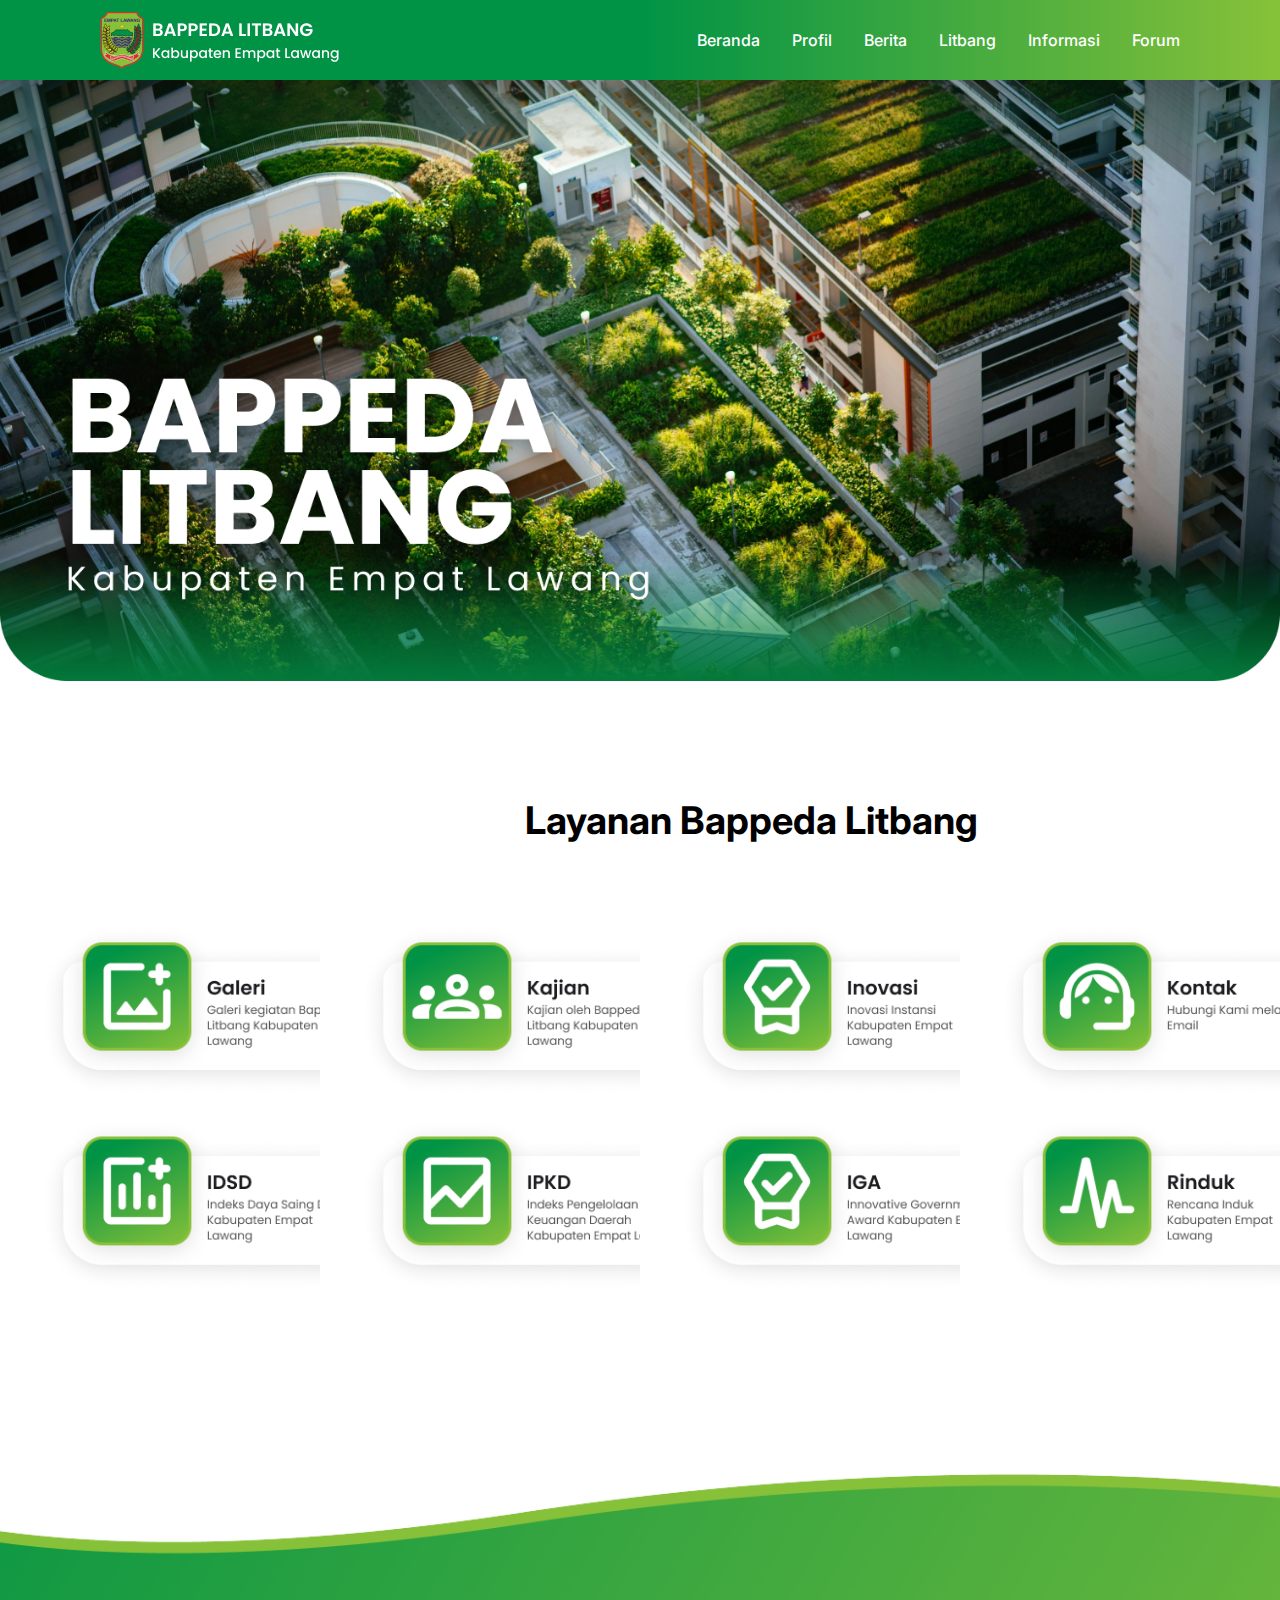
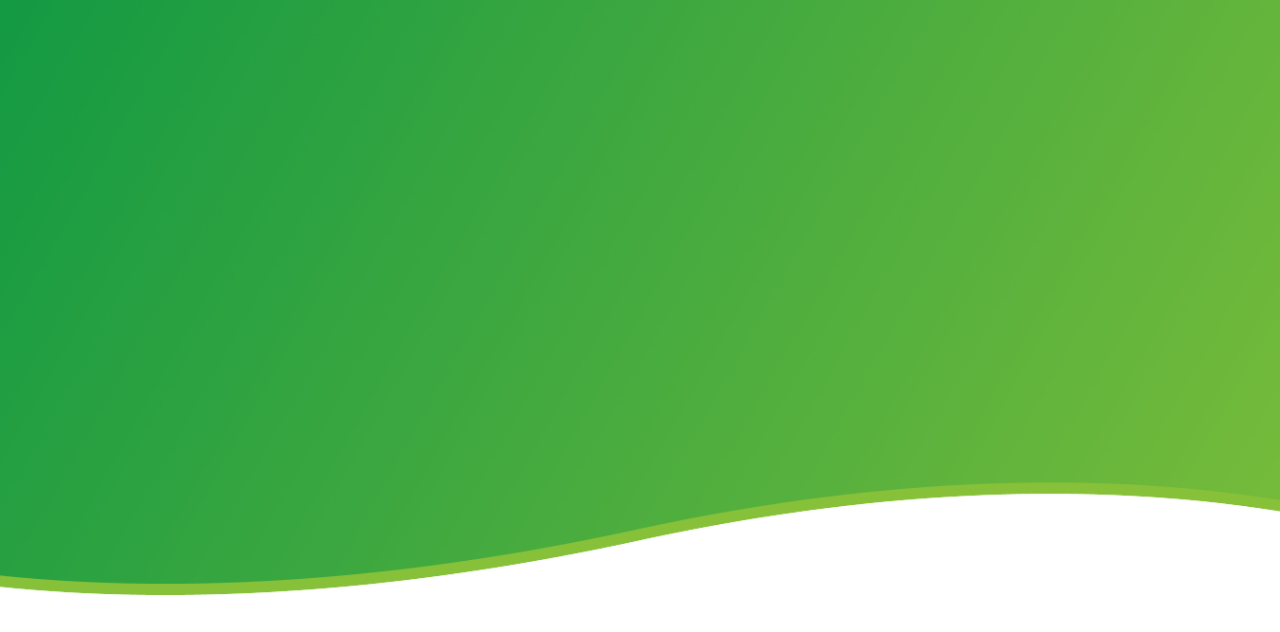
==== index.html @ 19463166 "first commit" ====
<!DOCTYPE html>
<html lang="en">

<head>
    <meta charset="UTF-8">
    <meta name="viewport" content="width=device-width, initial-scale=1.0">
    <title>Bappeda Litbang</title>

    <link rel="stylesheet" href="assets/css/style.css">
</head>

<body>

    <nav>

        <img src="assets/images/logo.png" alt="">

        <ul class="nav-links">
            <li><a href="index.html">Beranda</a></li>
            <li class="dropdown">
                <a href="javascript:void(0)">Profil</a>
                <ul class="dropdown-menu">
                    <li><a href="profile-definisi.html">Definisi</a></li>
                    <li><a href="profile-struktur.html">Struktur Organisasi</a></li>
                    <li><a href="profile-selayang.html">Selayang Pandang</a></li>
                </ul>
            </li>
            <li><a href="berita.html">Berita</a></li>
            <li class="dropdown">
                <a href="javascript:void(0)">Litbang</a>
                <ul class="dropdown-menu">
                    <li><a href="litbang-penelitian.html">Penelitian</a></li>
                    <li><a href="litbang-inovasi.html">Inovasi</a></li>
                </ul>
            </li>
            <li class="dropdown">
                <a href="javascript:void(0)">Informasi</a>
                <ul class="dropdown-menu">
                    <li><a href="informasi-dtpeneliti.html">Data Peneliti</a></li>
                    <li><a href="informasi-regulasi.html">Regulasi</a></li>
                    <li><a href="informasi-haki.html">HAKI</a></li>
                    <li><a href="informasi-merk.html">Pendaftaran Merk</a></li>
                    <li><a href="informasi--dokumen.html">Dokumen</a></li>
                </ul>
            </li>
            <li><a href="">Forum</a></li>
        </ul>

    </nav>


    <section class="bg-container">
        <div class="bg-img-container">
            <img src="assets/images/picthome.png" alt="">
        </div>
    </section>

    <section class="layanan">
        <div class="judul-layanan" id="layanan-title">
            <h2>Layanan Bappeda Litbang</h2>
        </div>
    </section>

    <section class="layanan-container" id="layananContainer">
        <div class="layanan-item">
            <img src="assets/images/layanan1-galeri.png" alt="">
        </div>

        <div class="layanan-item">
            <img src="assets/images/layanan2-kajian.png" alt="">
        </div>

        <div class="layanan-item">
            <img src="assets/images/layanan3-inovasi.png" alt="">
        </div>

        <div class="layanan-item">
            <img src="assets/images/layanan4-kontak.png" alt="">
        </div>

    </section>

    <section class="layanan-container" id="layananContainer">
        <div class="layanan-item">
            <img src="assets/images/layanan5-idsd.png" alt="">
        </div>

        <div class="layanan-item">
            <img src="assets/images/layanan6-ipkd.png" alt="">
        </div>

        <div class="layanan-item">
            <img src="assets/images/layanan7-iga.png" alt="">
        </div>

        <div class="layanan-item">
            <img src="assets/images/layanan8-rinduk.png" alt="">
        </div>
    </section>

    <section class="bg-rectangle">
        <div class="bg-img-container">
            <img src="assets/images/rctgl.png" alt="" id="rectanglegreen">
        </div>
    </section>

</body>

</html>
---- assets/css/style.css ----
@import url('https://fonts.googleapis.com/css2?family=Inter:wght@300;400;500;600;700&display=swap');
@import url('https://cdnjs.cloudflare.com/ajax/libs/font-awesome/4.7.0/css/font-awesome.min.css');
* {
    margin: 0;
    padding: 0;
    box-sizing: border-box;
    scroll-behavior: smooth;
}

body {
    font-family: 'Inter', sans-serif;
    background-color: white;
}

nav {
    background: linear-gradient(to right, #009345, #009345, #87C139);
    width: 100%;
    height: 80px;
    padding: 1rem 100px;
    display: flex;
    align-items: center;
    position: fixed;
    z-index: 1000;
}

nav .nav-links {
    display: flex;
    justify-content: space-between;
    align-items: center;
    margin-left: auto;
}

nav .nav-links li {
    list-style: none;
    position: relative;
    margin-left: 2rem;
}

nav .nav-links li a {
    font-size: 1rem;
    font-weight: 500;
    color: white;
    text-decoration: none;
}

/* warna font ketika dihover */
nav .nav-links li a:hover {
    color: #38E54D;
}

/* Mengatur dropdown */
nav .nav-links .dropdown:hover .dropdown-menu {
    display: block;
}

nav .nav-links .dropdown-menu {
    display: none;
    position: absolute;
    background-color: white;
    min-width: 200px;
    box-shadow: 0px 8px 16px rgba(0, 0, 0, 0.2);
    z-index: 1;
    top: 100%;
    left: 0;
}

nav .nav-links .dropdown-menu li {
    list-style: none;
    margin: 0;
}

nav .nav-links .dropdown-menu li a {
    color: black;
    padding: 12px 16px;
    text-decoration: none;
    display: block;
}

nav .nav-links .dropdown-menu li a:hover {
    background-color: #87C139;
    color: white;
}

/* Mengatur li yang terakhir */
nav .nav-links li:last-child {
    margin-right: 0;
}

hr {
    width: 100px;
    height: 10px;
    background-color: #87C139;
}

.bg-img-container {
    width: 100%;
    height: auto;
    background-size: contain;
    background-size: cover;
    background-repeat: no-repeat;
    margin-bottom: 2rem;
}

.bg-img-container img {
    width: 100%;
    height: auto;
    position: static;
    z-index: 1;
}

.layanan {
    display: flex;
    justify-content: space-between;
    align-items: center;
    margin: 3rem 0;
    gap: 50px;
}

.judul-layanan {
    margin-top: 4rem;
}

.layanan .judul-layanan h2 {
    color: black;
    font-size: 38px;
    width: 100%;
    margin-bottom: 1rem;
    text-align: center;
    margin-left: 350px;
}

.layanan-container {
    display: flex;
    cursor: pointer;
    transition: all 0.3s ease-in-out;
    z-index: -1;
}

.layanan-item {
    position: static;
    overflow: hidden;
    text-align: center;
    cursor: pointer;
    transition: all 0.3s ease-in-out;
}

.layanan-item:hover {
    transform: translateY(-10px);
}

.layanan-container-body {
    text-align: justify;
}

.layanan-container .layanan-item img {
    width: 40vh;
    height: auto;
    margin-top: 1rem;
    margin-left: 40px;
}

.bg-rectangle {
    margin-top: 10rem;
    width: 100%;
    height: auto;
}
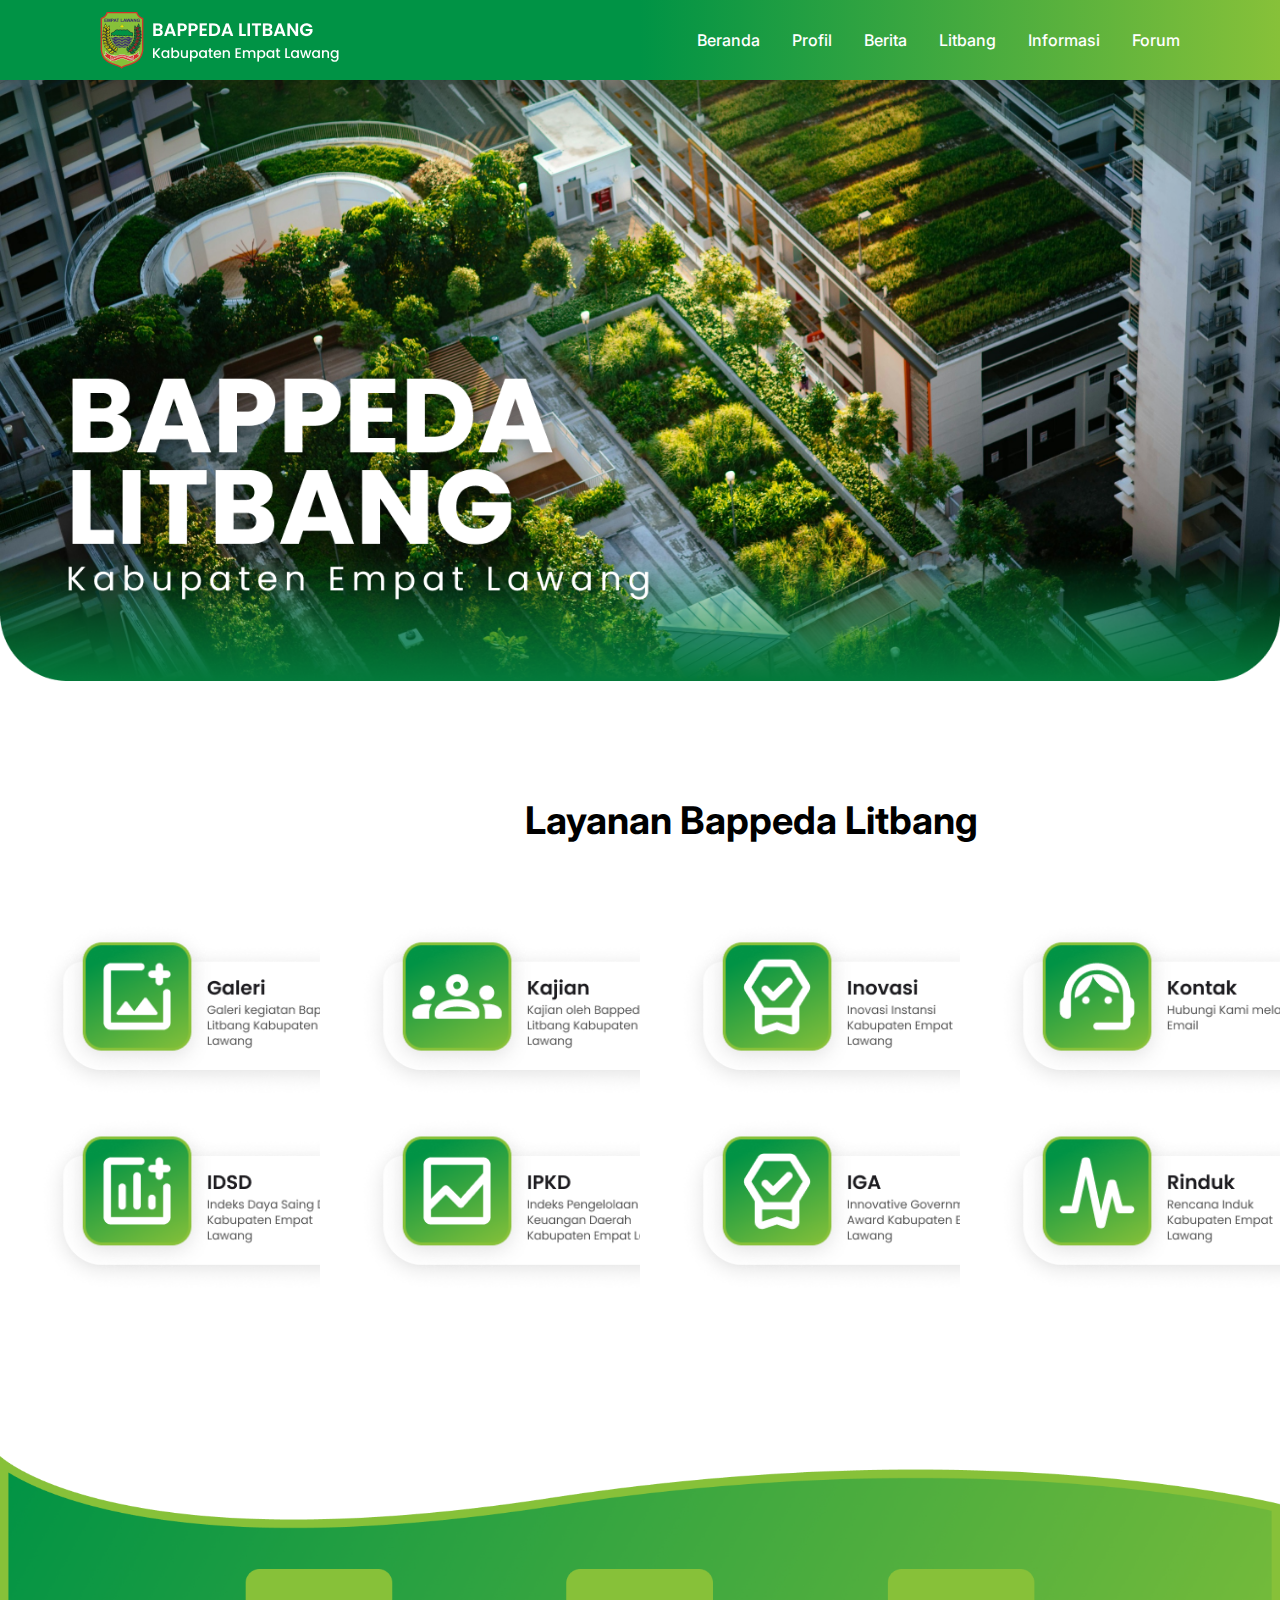
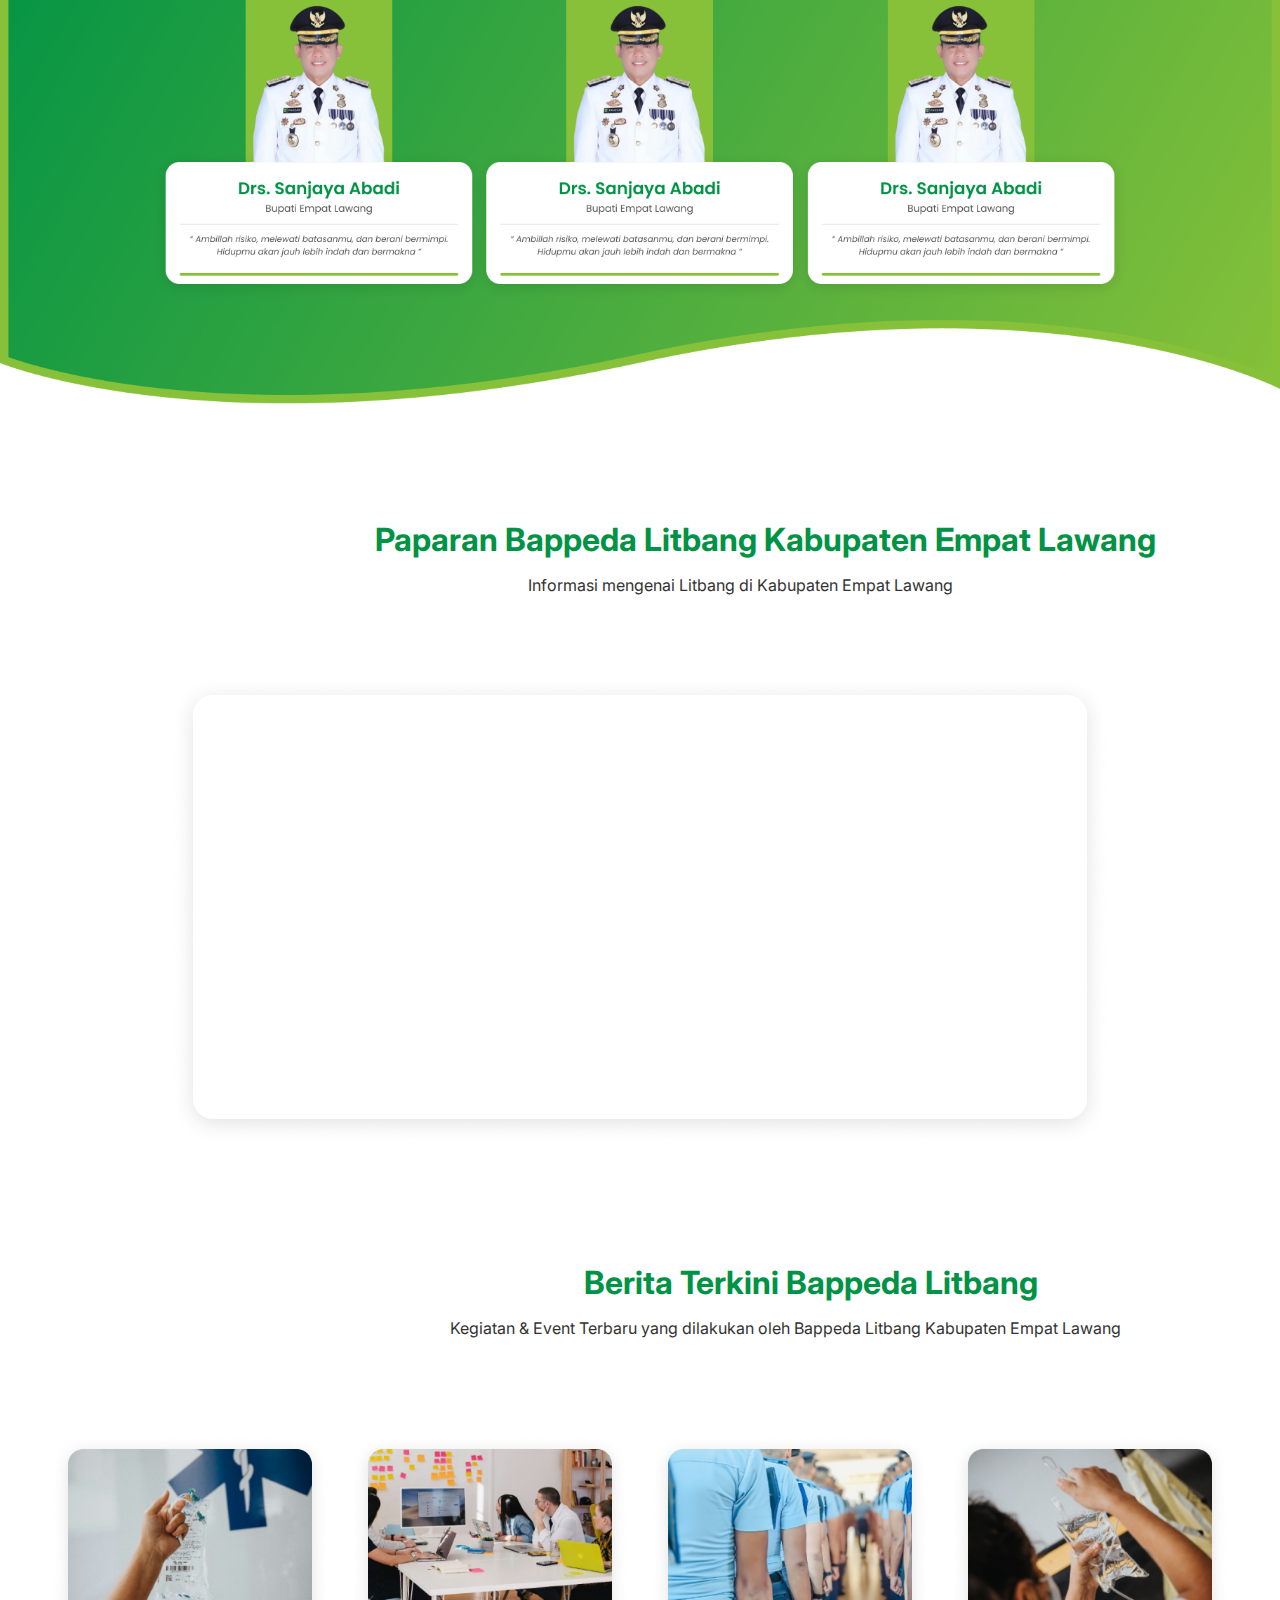
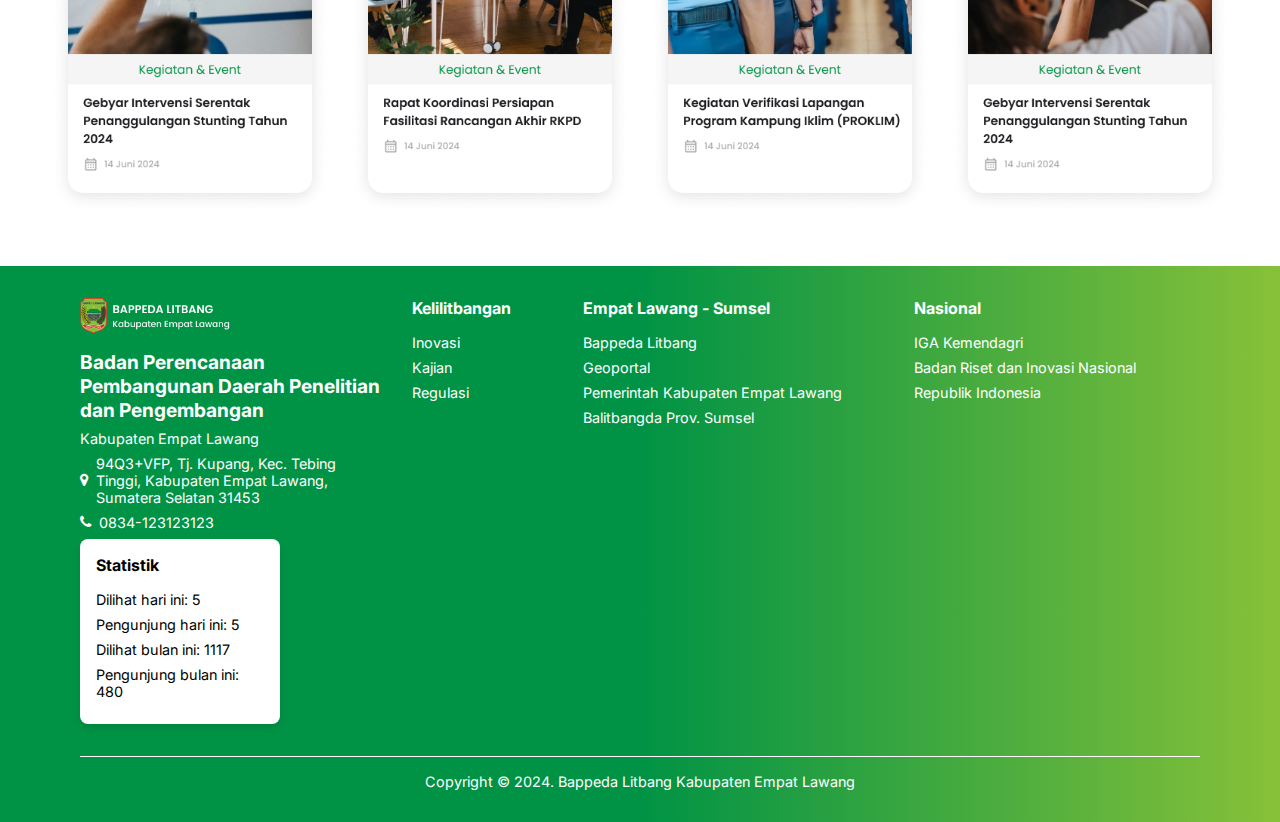
==== commit 68cac552: "menyelesaikan frontend" ====
--- a/index.html
+++ b/index.html
@@ -40,7 +40,7 @@
                     <li><a href="informasi-regulasi.html">Regulasi</a></li>
                     <li><a href="informasi-haki.html">HAKI</a></li>
                     <li><a href="informasi-merk.html">Pendaftaran Merk</a></li>
-                    <li><a href="informasi--dokumen.html">Dokumen</a></li>
+                    <li><a href="informasi-dokumen.html">Dokumen</a></li>
                 </ul>
             </li>
             <li><a href="">Forum</a></li>
@@ -100,9 +100,106 @@
 
     <section class="bg-rectangle">
         <div class="bg-img-container">
-            <img src="assets/images/rctgl.png" alt="" id="rectanglegreen">
-        </div>
-    </section>
+            <img src="assets/images/bupati.png" alt="" id="rectanglegreen">
+        </div>
+    </section>
+
+    <section class="paparan">
+        <div class="judul-paparan" id="paparan-title">
+            <h2>Paparan Bappeda Litbang Kabupaten Empat Lawang</h2>
+            <p>Informasi mengenai Litbang di Kabupaten Empat Lawang</p>
+        </div>
+    </section>
+
+    <section class="space">
+        <div class="container">
+            <img src="assets/images/space.png" alt="">
+        </div>
+    </section>
+
+    <section class="berita">
+        <div class="container">
+            <h2>Berita Terkini Bappeda Litbang</h2>
+            <p>Kegiatan & Event Terbaru yang dilakukan oleh Bappeda Litbang Kabupaten Empat Lawang</p>
+        </div>
+    </section>
+
+    <section class="berita-container" id="beritaContainer">
+        <div class="berita-item">
+            <a href="detailberita.html"><img src="assets/images/berita1.png" alt=""></a>
+    
+        </div>
+    
+        <div class="berita-item">
+            <img src="assets/images/berita2.png" alt="">
+    
+        </div>
+    
+        <div class="berita-item">
+            <img src="assets/images/berita3.png" alt="">
+    
+        </div>
+    
+        <div class="berita-item">
+            <img src="assets/images/berita4.png" alt="">
+    
+        </div>
+    </section>
+
+    <footer>
+        <div class="footer-container">
+            <div class="footer-left">
+                <img src="assets/images/logo.png" alt="Logo" class="footer-logo">
+                <div class="footer-info">
+                    <h3>Badan Perencanaan Pembangunan Daerah Penelitian dan Pengembangan</h3>
+                    <p>Kabupaten Empat Lawang</p>
+                    <p><i class="fa fa-map-marker"></i> 94Q3+VFP, Tj. Kupang, Kec. Tebing Tinggi, Kabupaten Empat Lawang,
+                        Sumatera Selatan 31453</p>
+                    <p><i class="fa fa-phone"></i> 0834-123123123</p>
+                </div>
+            </div>
+            <div class="footer-middle">
+                <div class="footer-column">
+                    <h4>Kelilitbangan</h4>
+                    <ul>
+                        <li>Inovasi</li>
+                        <li>Kajian</li>
+                        <li>Regulasi</li>
+                    </ul>
+                </div>
+                <div class="footer-column">
+                    <h4>Empat Lawang - Sumsel</h4>
+                    <ul>
+                        <li>Bappeda Litbang</li>
+                        <li>Geoportal</li>
+                        <li>Pemerintah Kabupaten Empat Lawang</li>
+                        <li>Balitbangda Prov. Sumsel</li>
+                    </ul>
+                </div>
+                <div class="footer-column">
+                    <h4>Nasional</h4>
+                    <ul>
+                        <li>IGA Kemendagri</li>
+                        <li>Badan Riset dan Inovasi Nasional</li>
+                        <li>Republik Indonesia</li>
+                    </ul>
+                </div>
+            </div>
+            <div class="footer-right">
+                <div class="statistik">
+                    <h4>Statistik</h4>
+                    <p>Dilihat hari ini: 5</p>
+                    <p>Pengunjung hari ini: 5</p>
+                    <p>Dilihat bulan ini: 1117</p>
+                    <p>Pengunjung bulan ini: 480</p>
+                </div>
+            </div>
+        </div>
+        <div class="footer-bottom">
+            <p>Copyright © 2024. Bappeda Litbang Kabupaten Empat Lawang</p>
+        </div>
+    </footer>
+    
 
 </body>
 
--- a/assets/css/style.css
+++ b/assets/css/style.css
@@ -1,5 +1,6 @@
 @import url('https://fonts.googleapis.com/css2?family=Inter:wght@300;400;500;600;700&display=swap');
 @import url('https://cdnjs.cloudflare.com/ajax/libs/font-awesome/4.7.0/css/font-awesome.min.css');
+
 * {
     margin: 0;
     padding: 0;
@@ -43,12 +44,10 @@
     text-decoration: none;
 }
 
-/* warna font ketika dihover */
 nav .nav-links li a:hover {
     color: #38E54D;
 }
 
-/* Mengatur dropdown */
 nav .nav-links .dropdown:hover .dropdown-menu {
     display: block;
 }
@@ -81,7 +80,6 @@
     color: white;
 }
 
-/* Mengatur li yang terakhir */
 nav .nav-links li:last-child {
     margin-right: 0;
 }
@@ -163,4 +161,318 @@
     margin-top: 10rem;
     width: 100%;
     height: auto;
+    margin-bottom: 3rem;
+}
+
+.paparan {
+    display: flex;
+    justify-content: space-between;
+    align-items: center;
+}
+
+.paparan h2 {
+    color: #009345;
+    font-size: 32px;
+    width: 100%;
+    margin-bottom: 1rem;
+    text-align: center;
+    margin-left: 250px;
+    margin-top: 4rem;
+}
+
+.paparan p {
+    color: #333;
+    text-align: center;
+    margin-left: 450px;
+    margin-bottom: 3rem;
+}
+
+.space {
+    margin-top: 2rem;
+    width: 100%;
+    height: auto;
+    margin-bottom: 3rem;
+    text-align: center;
+}
+
+.berita {
+    display: flex;
+    justify-content: space-between;
+    align-items: center;
+}
+
+.berita h2 {
+    color: #009345;
+    font-size: 32px;
+    width: 100%;
+    margin-bottom: 1rem;
+    text-align: center;
+    margin-left: 250px;
+    margin-top: 4rem;
+}
+
+.berita p {
+    color: #333;
+    text-align: center;
+    margin-left: 450px;
+    margin-bottom: 3rem;
+}
+
+.berita-container {
+    display: flex;
+    justify-content: space-between;
+    align-items: center;
+    margin: 3rem 50px;
+    gap: 20px;
+    flex-wrap: wrap;
+    position: static;
+}
+
+.berita-item {
+    position: static;
+    overflow: hidden;
+    text-align: center;
+    cursor: pointer;
+    transition: all 0.3s ease-in-out;
+    width: calc(25% - 15px);
+}
+
+.berita-item:hover {
+    transform: translateY(-10px);
+}
+
+.berita-item img {
+    width: 100%;
+    height: auto;
+}
+
+footer {
+    background: linear-gradient(to right, #009345, #009345, #87C139);
+    color: white;
+    padding: 2rem 5rem;
+}
+
+.footer-container {
+    display: flex;
+    justify-content: space-between;
+    align-items: flex-start;
+    flex-wrap: wrap;
+}
+
+.footer-left {
+    display: flex;
+    flex-direction: column;
+    max-width: 300px;
+}
+
+.footer-logo {
+    width: 150px;
+    margin-bottom: 1rem;
+}
+
+.footer-info h3 {
+    margin-bottom: 0.5rem;
+    font-size: 1.2rem;
+}
+
+.footer-info p {
+    margin-bottom: 0.5rem;
+    display: flex;
+    align-items: center;
+    font-size: 0.9rem;
+}
+
+.footer-info i {
+    margin-right: 0.5rem;
+}
+
+.footer-middle {
+    display: flex;
+    justify-content: space-between;
+    flex-grow: 1;
+    margin-left: 2rem;
+    margin-right: 2rem;
+}
+
+.footer-column {
+    margin-right: 2rem;
+}
+
+.footer-column h4 {
+    margin-bottom: 1rem;
+    font-size: 1rem;
+}
+
+.footer-column ul {
+    list-style: none;
+    padding: 0;
+}
+
+.footer-column ul li {
+    margin-bottom: 0.5rem;
+    font-size: 0.9rem;
+}
+
+.footer-right {
+    max-width: 200px;
+    background-color: white;
+    color: black;
+    padding: 1rem;
+    border-radius: 8px;
+    box-shadow: 0 4px 8px rgba(0, 0, 0, 0.1);
+    font-size: 0.9rem;
+}
+
+.footer-right h4 {
+    margin-bottom: 1rem;
+    font-size: 1rem;
+    color: black;
+}
+
+.footer-right p {
+    margin: 0.5rem 0;
+}
+
+.footer-bottom {
+    text-align: center;
+    margin-top: 2rem;
+    border-top: 1px solid white;
+    padding-top: 1rem;
+    font-size: 0.9rem;
+}
+
+.footer-bottom p {
+    margin: 0;
+}
+
+/* Media Queries */
+
+@media (max-width: 1200px) {
+    nav {
+        padding: 1rem 50px;
+    }
+
+    .layanan .judul-layanan h2,
+    .paparan h2,
+    .berita h2 {
+        margin-left: 0;
+    }
+
+    .paparan p,
+    .berita p {
+        margin-left: 0;
+    }
+}
+
+@media (max-width: 992px) {
+    nav {
+        padding: 1rem 20px;
+    }
+
+    .layanan {
+        flex-direction: column;
+        gap: 20px;
+    }
+
+    .layanan-container .layanan-item img {
+        width: 100%;
+        margin: 0 auto;
+    }
+}
+
+@media (max-width: 768px) {
+    nav .nav-links {
+        flex-direction: column;
+        align-items: flex-start;
+    }
+
+    nav .nav-links li {
+        margin-left: 0;
+        margin-bottom: 1rem;
+    }
+
+    .bg-img-container {
+        margin-bottom: 1rem;
+    }
+
+    .paparan h2,
+    .berita h2 {
+        font-size: 28px;
+    }
+
+    .paparan p,
+    .berita p {
+        margin-left: 0;
+        font-size: 14px;
+    }
+
+    .berita-container {
+        margin: 3rem 20px;
+    }
+
+    .berita-item {
+        width: calc(50% - 10px);
+    }
+}
+
+@media (max-width: 576px) {
+    nav {
+        height: auto;
+        padding: 1rem 10px;
+    }
+
+    nav .nav-links {
+        flex-direction: column;
+        align-items: flex-start;
+    }
+
+    nav .nav-links li {
+        margin-left: 0;
+        margin-bottom: 0.5rem;
+    }
+
+    .layanan .judul-layanan h2,
+    .paparan h2,
+    .berita h2 {
+        font-size: 24px;
+        margin-left: 0;
+    }
+
+    .layanan-container {
+        flex-direction: column;
+        align-items: center;
+    }
+
+    .layanan-container .layanan-item img {
+        width: 100%;
+    }
+
+    .berita-container {
+        margin: 3rem 10px;
+    }
+
+    .berita-item {
+        width: 100%;
+    }
+
+    .footer-container {
+        flex-direction: column;
+        align-items: center;
+    }
+
+    .footer-middle {
+        margin-left: 0;
+        margin-right: 0;
+        justify-content: center;
+    }
+
+    .footer-column {
+        margin-right: 0;
+        margin-bottom: 1rem;
+        text-align: center;
+    }
+
+    .footer-right {
+        margin-top: 1rem;
+    }
 }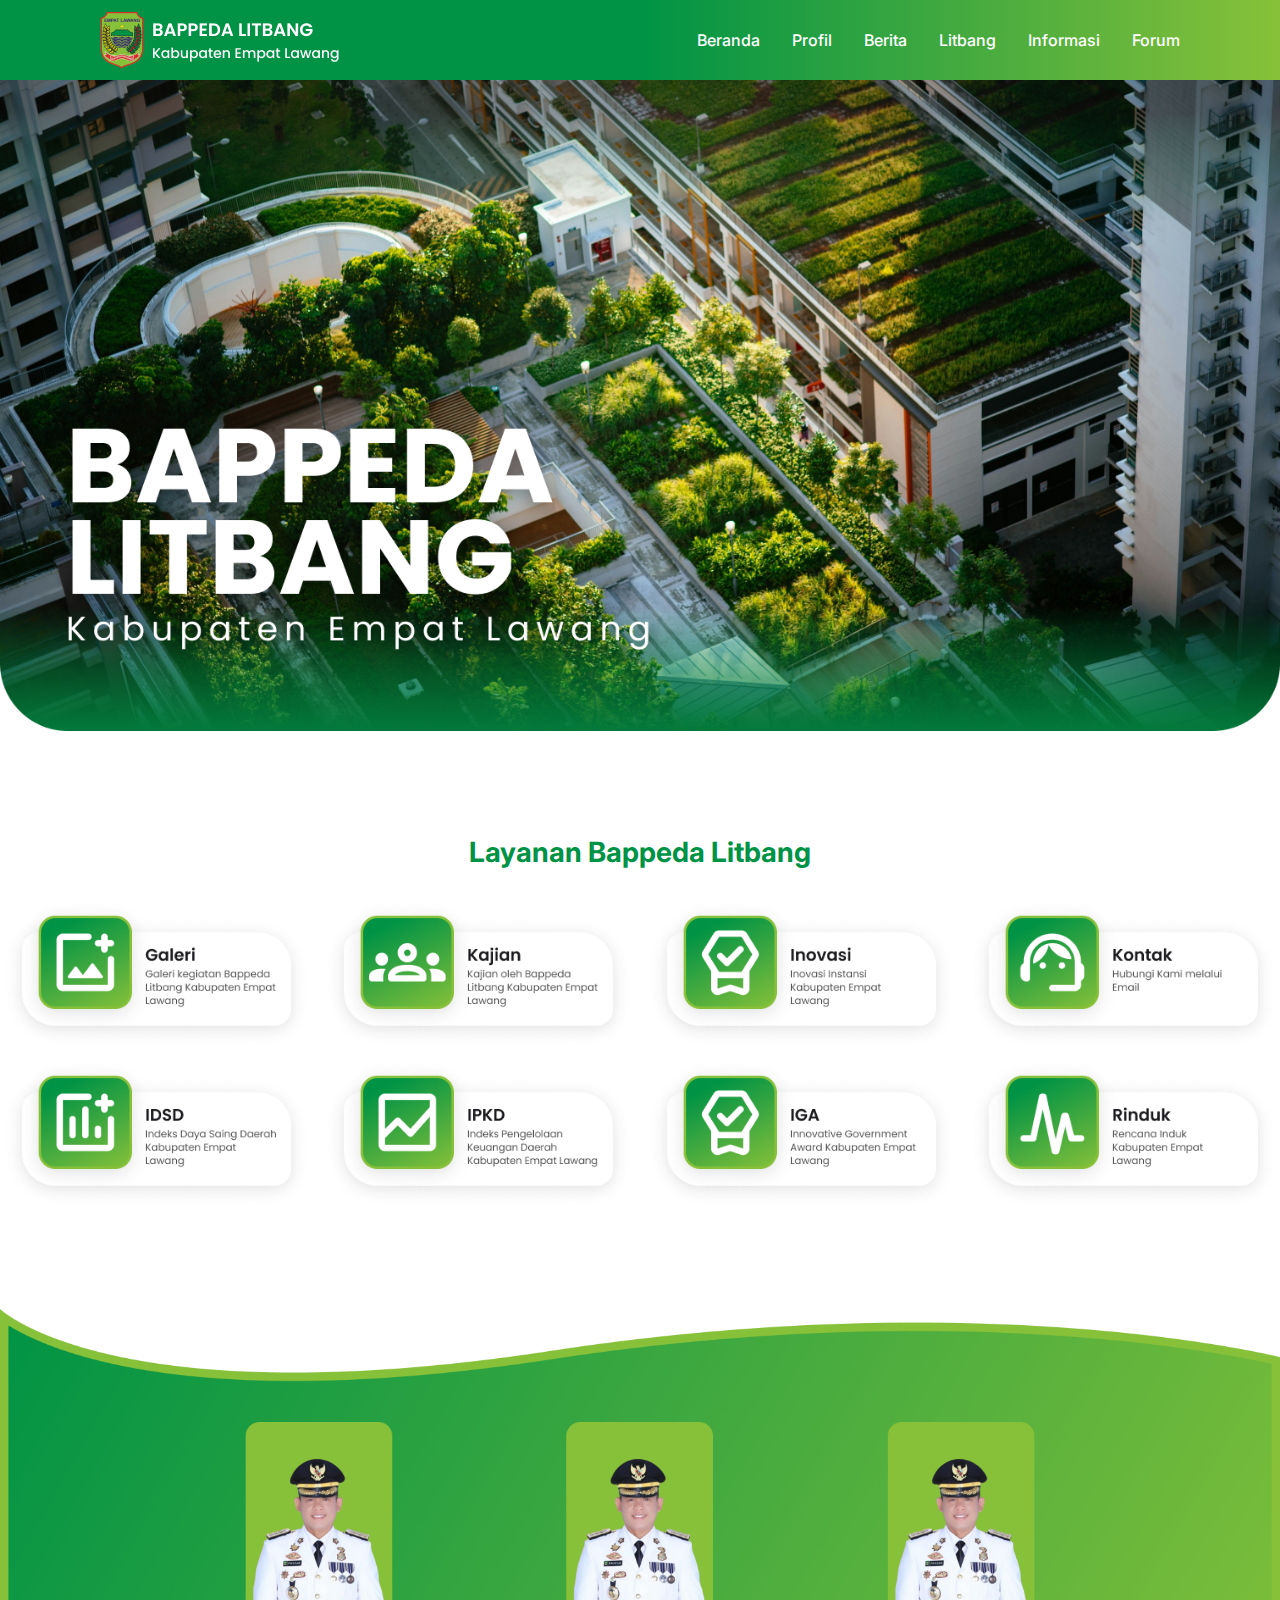
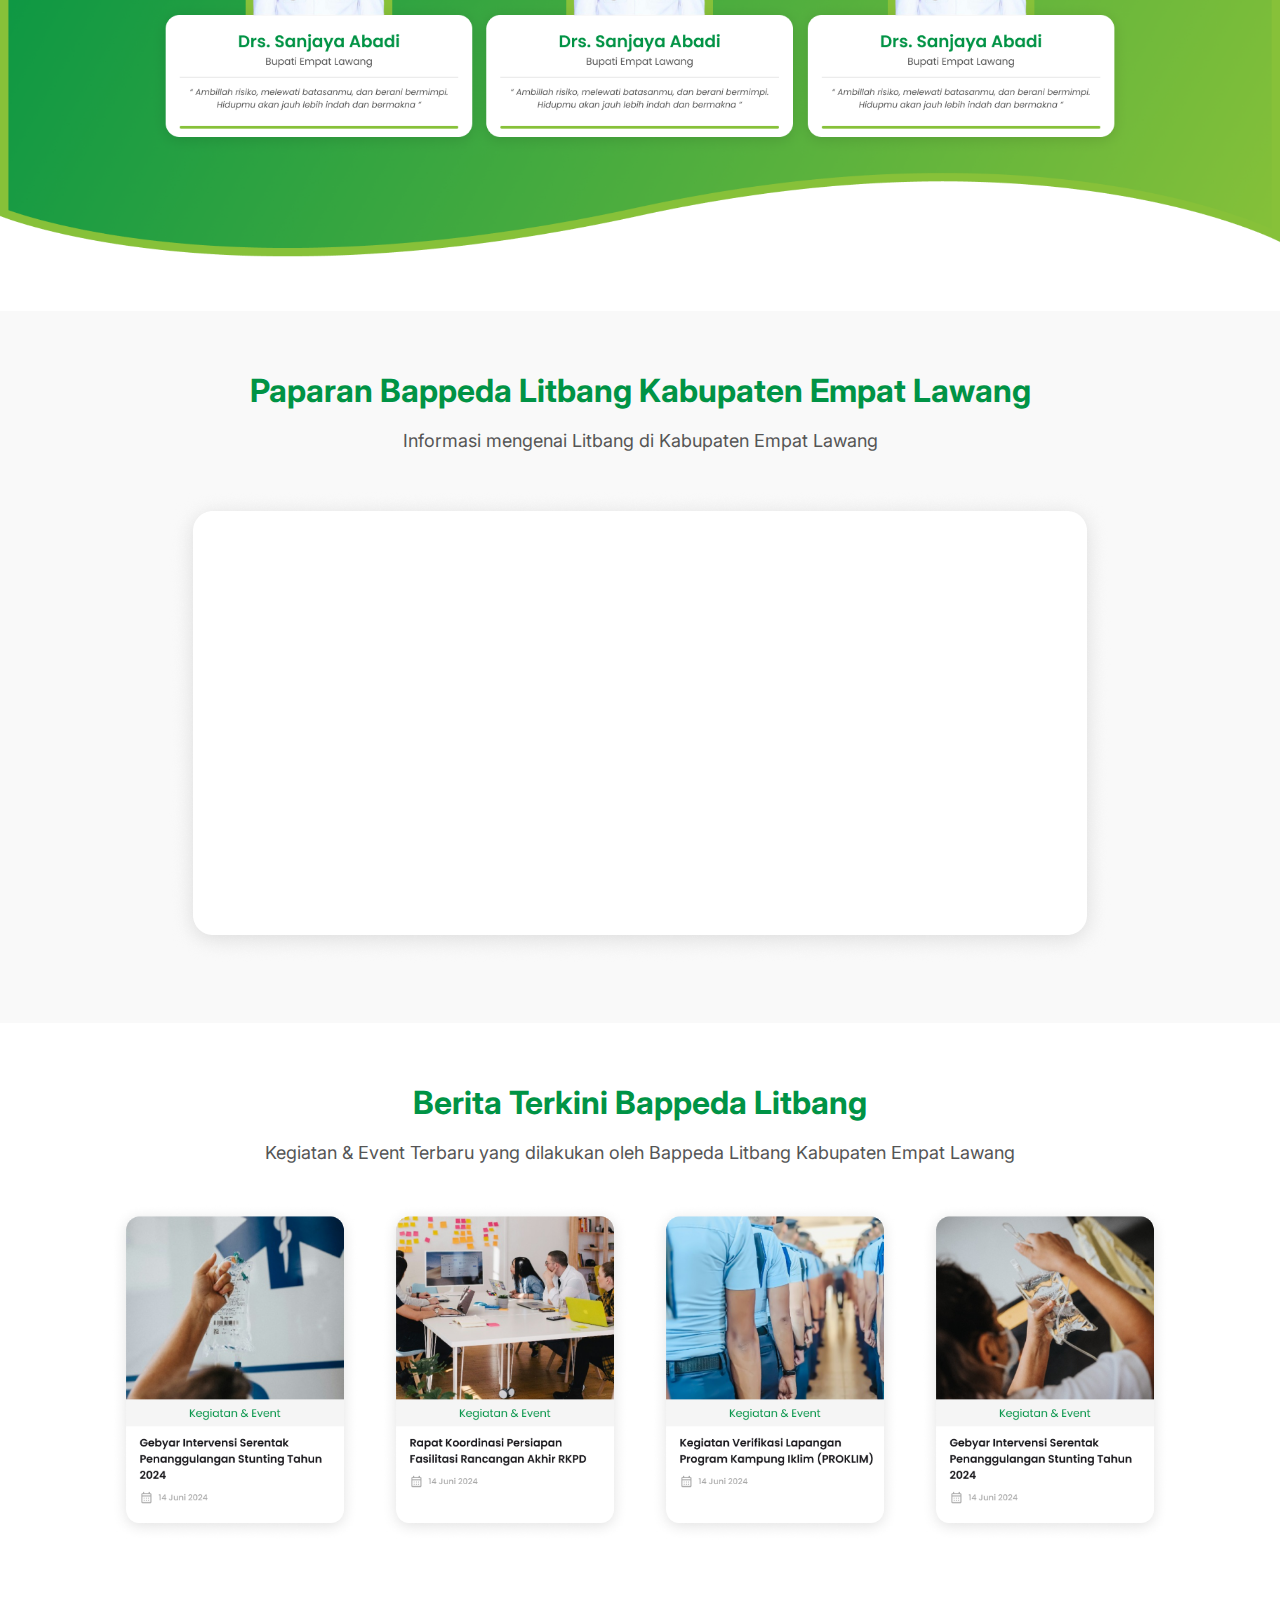
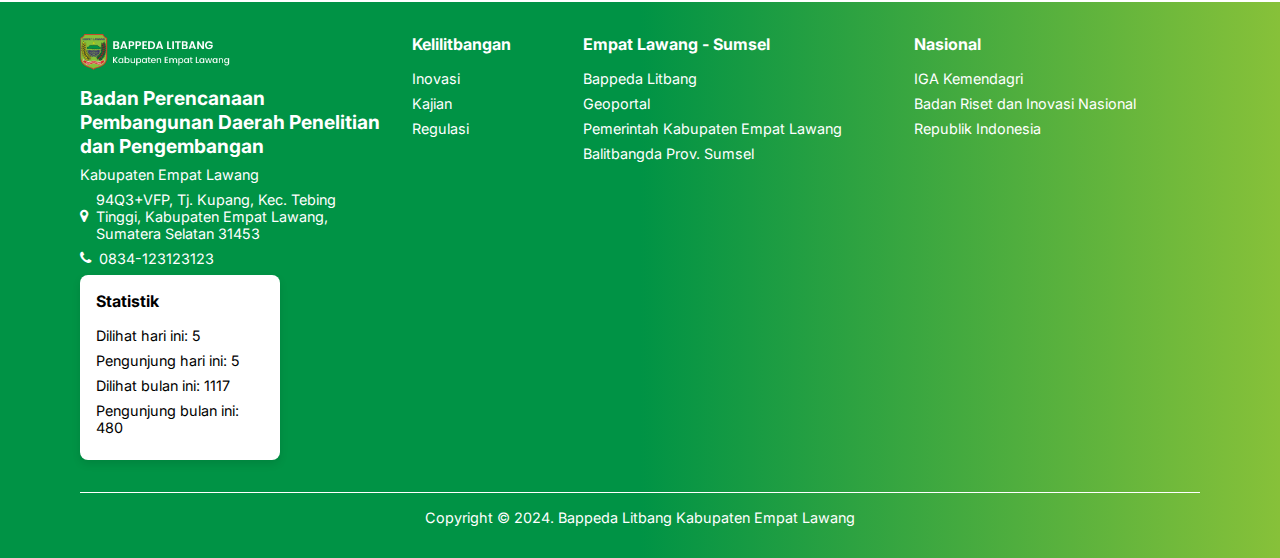
==== commit 45f79ef7: "tampilan mobile done semua page (kurang navbar yang bisa sembunyi)" ====
--- a/index.html
+++ b/index.html
@@ -45,56 +45,51 @@
             </li>
             <li><a href="">Forum</a></li>
         </ul>
-
     </nav>
 
-
-    <section class="bg-container">
+    <section class="bg container">
         <div class="bg-img-container">
             <img src="assets/images/picthome.png" alt="">
         </div>
     </section>
 
-    <section class="layanan">
+    <section class="layanan container">
         <div class="judul-layanan" id="layanan-title">
             <h2>Layanan Bappeda Litbang</h2>
         </div>
-    </section>
 
-    <section class="layanan-container" id="layananContainer">
-        <div class="layanan-item">
-            <img src="assets/images/layanan1-galeri.png" alt="">
-        </div>
+        <div class="layanan-container">
+            <div class="layanan-item">
+                <img src="assets/images/layanan1-galeri.png" alt="">
+            </div>
 
-        <div class="layanan-item">
-            <img src="assets/images/layanan2-kajian.png" alt="">
-        </div>
+            <div class="layanan-item">
+                <img src="assets/images/layanan2-kajian.png" alt="">
+            </div>
 
-        <div class="layanan-item">
-            <img src="assets/images/layanan3-inovasi.png" alt="">
-        </div>
+            <div class="layanan-item">
+                <img src="assets/images/layanan3-inovasi.png" alt="">
+            </div>
 
-        <div class="layanan-item">
-            <img src="assets/images/layanan4-kontak.png" alt="">
-        </div>
+            <div class="layanan-item">
+                <img src="assets/images/layanan4-kontak.png" alt="">
+            </div>
 
-    </section>
+            <div class="layanan-item">
+                <img src="assets/images/layanan5-idsd.png" alt="">
+            </div>
 
-    <section class="layanan-container" id="layananContainer">
-        <div class="layanan-item">
-            <img src="assets/images/layanan5-idsd.png" alt="">
-        </div>
+            <div class="layanan-item">
+                <img src="assets/images/layanan6-ipkd.png" alt="">
+            </div>
 
-        <div class="layanan-item">
-            <img src="assets/images/layanan6-ipkd.png" alt="">
-        </div>
+            <div class="layanan-item">
+                <img src="assets/images/layanan7-iga.png" alt="">
+            </div>
 
-        <div class="layanan-item">
-            <img src="assets/images/layanan7-iga.png" alt="">
-        </div>
-
-        <div class="layanan-item">
-            <img src="assets/images/layanan8-rinduk.png" alt="">
+            <div class="layanan-item">
+                <img src="assets/images/layanan8-rinduk.png" alt="">
+            </div>
         </div>
     </section>
 
@@ -104,45 +99,39 @@
         </div>
     </section>
 
-    <section class="paparan">
+    <section class="paparan container">
         <div class="judul-paparan" id="paparan-title">
             <h2>Paparan Bappeda Litbang Kabupaten Empat Lawang</h2>
             <p>Informasi mengenai Litbang di Kabupaten Empat Lawang</p>
         </div>
-    </section>
 
-    <section class="space">
-        <div class="container">
+        <div class="space">
             <img src="assets/images/space.png" alt="">
         </div>
     </section>
 
-    <section class="berita">
-        <div class="container">
+    <section class="berita container">
+        <div class="berita-title">
             <h2>Berita Terkini Bappeda Litbang</h2>
             <p>Kegiatan & Event Terbaru yang dilakukan oleh Bappeda Litbang Kabupaten Empat Lawang</p>
         </div>
-    </section>
 
-    <section class="berita-container" id="beritaContainer">
-        <div class="berita-item">
-            <a href="detailberita.html"><img src="assets/images/berita1.png" alt=""></a>
-    
-        </div>
-    
-        <div class="berita-item">
-            <img src="assets/images/berita2.png" alt="">
-    
-        </div>
-    
-        <div class="berita-item">
-            <img src="assets/images/berita3.png" alt="">
-    
-        </div>
-    
-        <div class="berita-item">
-            <img src="assets/images/berita4.png" alt="">
-    
+        <div class="berita-container">
+            <div class="berita-item">
+                <a href="detailberita.html"><img src="assets/images/berita1.png" alt=""></a>
+            </div>
+
+            <div class="berita-item">
+                <img src="assets/images/berita2.png" alt="">
+            </div>
+
+            <div class="berita-item">
+                <img src="assets/images/berita3.png" alt="">
+            </div>
+
+            <div class="berita-item">
+                <img src="assets/images/berita4.png" alt="">
+            </div>
         </div>
     </section>
 
@@ -153,7 +142,8 @@
                 <div class="footer-info">
                     <h3>Badan Perencanaan Pembangunan Daerah Penelitian dan Pengembangan</h3>
                     <p>Kabupaten Empat Lawang</p>
-                    <p><i class="fa fa-map-marker"></i> 94Q3+VFP, Tj. Kupang, Kec. Tebing Tinggi, Kabupaten Empat Lawang,
+                    <p><i class="fa fa-map-marker"></i> 94Q3+VFP, Tj. Kupang, Kec. Tebing Tinggi, Kabupaten Empat
+                        Lawang,
                         Sumatera Selatan 31453</p>
                     <p><i class="fa fa-phone"></i> 0834-123123123</p>
                 </div>
@@ -199,8 +189,6 @@
             <p>Copyright © 2024. Bappeda Litbang Kabupaten Empat Lawang</p>
         </div>
     </footer>
-    
-
 </body>
 
 </html>--- a/assets/css/style.css
+++ b/assets/css/style.css
@@ -84,166 +84,166 @@
     margin-right: 0;
 }
 
-hr {
-    width: 100px;
-    height: 10px;
-    background-color: #87C139;
-}
-
-.bg-img-container {
-    width: 100%;
+
+.container {
+    padding: 0 100px;
+}
+
+.bg {
+    padding: 50px 0;
+    text-align: center;
+}
+
+.bg img {
+    max-width: 100%;
     height: auto;
-    background-size: contain;
-    background-size: cover;
-    background-repeat: no-repeat;
-    margin-bottom: 2rem;
-}
-
-.bg-img-container img {
-    width: 100%;
-    height: auto;
-    position: static;
-    z-index: 1;
 }
 
 .layanan {
-    display: flex;
-    justify-content: space-between;
+    text-align: center;
+    padding: 50px 0;
+}
+
+.layanan h2 {
+    margin-bottom: 30px;
+    font-size: 28px;
+    color: #009345;
+}
+
+.layanan-container {
+    display: flex;
+    flex-wrap: wrap;
+    justify-content: center;
+    gap: 10px;
+}
+
+.layanan-item {
+    flex: 1 1 calc(25% - 20px);
+    display: flex;
+    justify-content: center;
     align-items: center;
-    margin: 3rem 0;
-    gap: 50px;
-}
-
-.judul-layanan {
-    margin-top: 4rem;
-}
-
-.layanan .judul-layanan h2 {
-    color: black;
-    font-size: 38px;
-    width: 100%;
-    margin-bottom: 1rem;
-    text-align: center;
-    margin-left: 350px;
-}
-
-.layanan-container {
-    display: flex;
-    cursor: pointer;
-    transition: all 0.3s ease-in-out;
-    z-index: -1;
-}
-
-.layanan-item {
-    position: static;
+    border-radius: 10px;
     overflow: hidden;
-    text-align: center;
-    cursor: pointer;
-    transition: all 0.3s ease-in-out;
+    transition: transform 0.3s ease;
+    background-color: #fff;
+    height: 150px;
+    /* Mengurangi tinggi dari 200px menjadi 150px */
+    /* Fixed height to maintain uniformity */
+}
+
+.layanan-item img {
+    max-width: 100%;
+    max-height: 100%;
+    object-fit: contain;
 }
 
 .layanan-item:hover {
     transform: translateY(-10px);
 }
 
-.layanan-container-body {
-    text-align: justify;
-}
-
-.layanan-container .layanan-item img {
-    width: 40vh;
+.bg-rectangle {
+    padding: 50px 0;
+    text-align: center;
+}
+
+.bg-rectangle img {
+    max-width: 100%;
     height: auto;
-    margin-top: 1rem;
-    margin-left: 40px;
-}
-
-.bg-rectangle {
-    margin-top: 10rem;
-    width: 100%;
+}
+
+/* Section Paparan Styles */
+.paparan {
+    padding: 60px 0;
+    background-color: #f9f9f9;
+    text-align: center;
+}
+
+.judul-paparan h2 {
+    font-size: 32px;
+    color: #009345;
+    margin-bottom: 20px;
+}
+
+.judul-paparan p {
+    font-size: 18px;
+    color: #555;
+    margin-bottom: 40px;
+}
+
+.space {
+    display: flex;
+    justify-content: center;
+    align-items: center;
+}
+
+.space img {
+    max-width: 100%;
     height: auto;
-    margin-bottom: 3rem;
-}
-
-.paparan {
-    display: flex;
-    justify-content: space-between;
-    align-items: center;
-}
-
-.paparan h2 {
+    border-radius: 10px;
+    transition: transform 0.3s ease;
+}
+
+.space img:hover {
+    transform: scale(1.05);
+}
+
+/* Section Berita Styles */
+/* Section Berita Styles */
+.berita {
+    padding: 60px 0;
+    background-color: #fff;
+    text-align: center;
+}
+
+.berita-title h2 {
+    font-size: 32px;
     color: #009345;
-    font-size: 32px;
-    width: 100%;
-    margin-bottom: 1rem;
-    text-align: center;
-    margin-left: 250px;
-    margin-top: 4rem;
-}
-
-.paparan p {
-    color: #333;
-    text-align: center;
-    margin-left: 450px;
-    margin-bottom: 3rem;
-}
-
-.space {
-    margin-top: 2rem;
-    width: 100%;
+    margin-bottom: 20px;
+}
+
+.berita-title p {
+    font-size: 18px;
+    color: #555;
+    margin-bottom: 40px;
+}
+
+.berita-container {
+    display: flex;
+    flex-wrap: nowrap;
+    overflow-x: auto;
+    gap: 20px;
+    padding: 0 20px;
+    justify-content: center;
+    /* Pusatkan berita-item */
+}
+
+.berita-item {
+    flex: 0 0 auto;
+    width: 250px;
+    /* Sesuaikan dengan ukuran yang diinginkan */
+    border-radius: 10px;
+    overflow: hidden;
+    transition: transform 0.3s ease;
+    background-color: #fff;
+    text-align: center;
+    /* Pastikan konten di tengah */
+}
+
+.berita-item img {
+    max-width: 100%;
     height: auto;
-    margin-bottom: 3rem;
-    text-align: center;
-}
-
-.berita {
-    display: flex;
-    justify-content: space-between;
-    align-items: center;
-}
-
-.berita h2 {
-    color: #009345;
-    font-size: 32px;
-    width: 100%;
-    margin-bottom: 1rem;
-    text-align: center;
-    margin-left: 250px;
-    margin-top: 4rem;
-}
-
-.berita p {
-    color: #333;
-    text-align: center;
-    margin-left: 450px;
-    margin-bottom: 3rem;
-}
-
-.berita-container {
-    display: flex;
-    justify-content: space-between;
-    align-items: center;
-    margin: 3rem 50px;
-    gap: 20px;
-    flex-wrap: wrap;
-    position: static;
-}
-
-.berita-item {
-    position: static;
-    overflow: hidden;
-    text-align: center;
-    cursor: pointer;
-    transition: all 0.3s ease-in-out;
-    width: calc(25% - 15px);
+    display: block;
+    transition: transform 0.3s ease;
+    border-radius: 10px;
 }
 
 .berita-item:hover {
     transform: translateY(-10px);
 }
 
-.berita-item img {
-    width: 100%;
-    height: auto;
+.berita-item:hover img {
+    transform: scale(1.05);
+    /* Perbesar gambar saat dihover */
 }
 
 footer {
@@ -345,134 +345,154 @@
     margin: 0;
 }
 
-/* Media Queries */
-
 @media (max-width: 1200px) {
+
+    .bg-container,
+    .layanan,
+    .paparan,
+    .berita {
+        padding: 0 50px;
+    }
+
     nav {
         padding: 1rem 50px;
     }
 
-    .layanan .judul-layanan h2,
-    .paparan h2,
+    .judul-layanan h2,
+    .judul-paparan h2,
     .berita h2 {
+        font-size: 1.5rem;
+    }
+
+    .judul-paparan p,
+    .berita p {
+        font-size: 0.8rem;
+    }
+
+    .footer-info h3 {
+        font-size: 1.2rem;
+    }
+
+    .footer-info p,
+    .footer-column ul li,
+    .footer-right p {
+        font-size: 0.8rem;
+    }
+}
+
+@media (max-width: 992px) {
+
+    .bg-container,
+    .layanan,
+    .paparan,
+    .berita {
+        padding: 0 30px;
+    }
+
+    nav {
+        padding: 1rem 30px;
+    }
+
+    nav .nav-links {
+        display: none;
+    }
+
+    .judul-layanan h2,
+    .judul-paparan h2,
+    .berita h2 {
+        font-size: 1.5rem;
+    }
+
+    .judul-paparan p,
+    .berita p {
+        font-size: 0.8rem;
+    }
+
+    .footer-middle {
+        flex-direction: column;
         margin-left: 0;
-    }
-
-    .paparan p,
-    .berita p {
-        margin-left: 0;
-    }
-}
-
-@media (max-width: 992px) {
-    nav {
-        padding: 1rem 20px;
-    }
-
-    .layanan {
-        flex-direction: column;
-        gap: 20px;
-    }
-
-    .layanan-container .layanan-item img {
-        width: 100%;
-        margin: 0 auto;
+        margin-right: 0;
+    }
+
+    .footer-column {
+        margin-right: 0;
+        margin-bottom: 2rem;
     }
 }
 
 @media (max-width: 768px) {
-    nav .nav-links {
-        flex-direction: column;
-        align-items: flex-start;
-    }
-
-    nav .nav-links li {
-        margin-left: 0;
-        margin-bottom: 1rem;
-    }
-
-    .bg-img-container {
-        margin-bottom: 1rem;
-    }
-
-    .paparan h2,
-    .berita h2 {
-        font-size: 28px;
-    }
-
-    .paparan p,
-    .berita p {
-        margin-left: 0;
-        font-size: 14px;
-    }
-
+
+    .bg-container,
+    .layanan,
+    .paparan,
+    .berita {
+        padding: 0 30px;
+    }
+
+    .bg-container,
+    .layanan-container,
     .berita-container {
-        margin: 3rem 20px;
-    }
-
-    .berita-item {
-        width: calc(50% - 10px);
-    }
-}
-
-@media (max-width: 576px) {
-    nav {
-        height: auto;
-        padding: 1rem 10px;
-    }
-
-    nav .nav-links {
-        flex-direction: column;
-        align-items: flex-start;
-    }
-
-    nav .nav-links li {
-        margin-left: 0;
-        margin-bottom: 0.5rem;
-    }
-
-    .layanan .judul-layanan h2,
-    .paparan h2,
-    .berita h2 {
-        font-size: 24px;
-        margin-left: 0;
-    }
-
-    .layanan-container {
         flex-direction: column;
         align-items: center;
     }
 
-    .layanan-container .layanan-item img {
-        width: 100%;
-    }
-
-    .berita-container {
-        margin: 3rem 10px;
-    }
-
+    nav {
+        padding: 1rem 30px;
+    }
+
+    nav .nav-links {
+        display: none;
+    }
+
+
+    .judul-layanan h2,
+    .judul-paparan h2,
+    .berita h2 {
+        font-size: 1.5rem;
+        text-align: center;
+    }
+
+    .judul-paparan p,
+    .berita p {
+        font-size: 0.8rem;
+        text-align: center;
+    }
+
+    .layanan-item,
     .berita-item {
         width: 100%;
+        margin-bottom: 1rem;
     }
 
     .footer-container {
         flex-direction: column;
-        align-items: center;
-    }
-
-    .footer-middle {
-        margin-left: 0;
-        margin-right: 0;
-        justify-content: center;
-    }
-
-    .footer-column {
-        margin-right: 0;
-        margin-bottom: 1rem;
-        text-align: center;
-    }
-
+    }
+
+    .footer-left,
     .footer-right {
-        margin-top: 1rem;
+        margin-bottom: 2rem;
+    }
+}
+
+@media (max-width: 576px) {
+
+    nav {
+        padding: 1rem 30px;
+    }
+
+    nav .nav-links {
+        display: none;
+    }
+
+    .footer-info p {
+        font-size: 0.8rem;
+    }
+
+    .footer-column h4 {
+        font-size: 0.9rem;
+    }
+
+    .footer-column ul li {
+        font-size: 0.8rem;
     }
 }